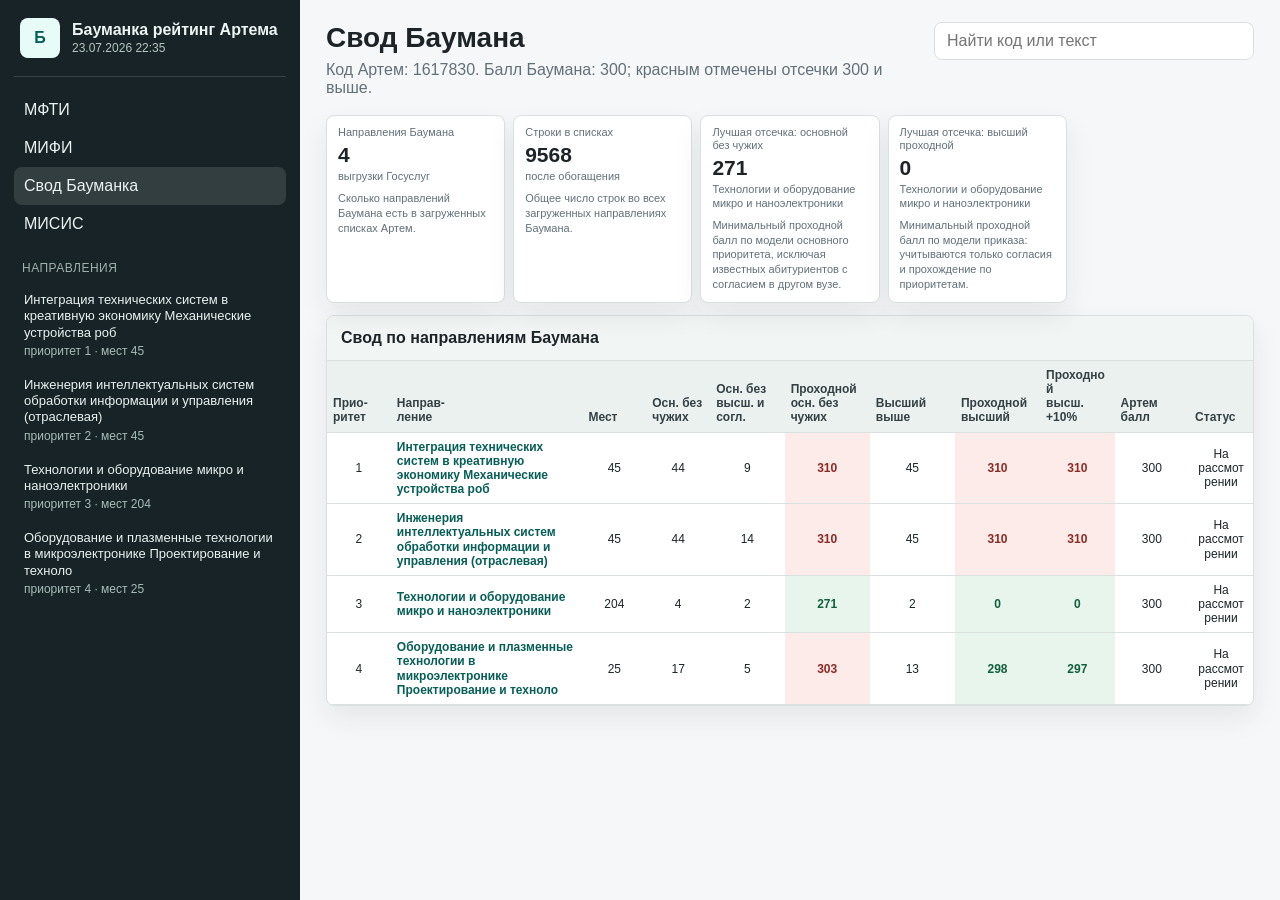
==== bauman/index.html @ 6589e5a1 "Add files via upload" ====
﻿<!doctype html>
<html lang="ru">
<head>
  <meta charset="utf-8">
  <meta name="viewport" content="width=device-width, initial-scale=1">
  <title>Бауманка рейтинг Артема</title>
  <link rel="icon" href="data:,">
  <link rel="stylesheet" href="../styles.css?v=20260723-refresh">
</head>
<body>
  <div class="app-shell">
    <aside class="sidebar">
      <div class="brand">
        <div class="brand-mark">Б</div>
        <div>
          <div class="brand-title">Бауманка рейтинг Артема</div>
          <div class="brand-subtitle" id="buildStamp">Загрузка данных</div>
        </div>
      </div>
      <a class="nav-item" href="../">МФТИ</a>
      <a class="nav-item" href="../mifi/">МИФИ</a>
      <a class="nav-item active" href="#/summary" data-route="summary">Свод Бауманка</a>
      <a class="nav-item" href="../misis/">МИСИС</a>
      <div class="nav-section">Направления</div>
      <nav id="directionNav" class="direction-nav"></nav>
    </aside>

    <main class="content">
      <header class="topbar">
        <div>
          <h1 id="pageTitle">Свод Бауманка</h1>
          <p id="pageSubtitle">Текущий расчет по обогащенным спискам Бауманки</p>
        </div>
        <div class="search-box">
          <input id="globalSearch" type="search" placeholder="Найти код или текст">
        </div>
      </header>

      <section id="summaryView" class="view"></section>
      <section id="directionView" class="view hidden"></section>
    </main>
  </div>

  <script src="./data.js?v=20260723-refresh"></script>
  <script src="../gosuslugi-app.js?v=20260723-refresh"></script>
</body>
</html>
---- styles.css ----
:root {
  --bg: #f6f7f9;
  --panel: #ffffff;
  --panel-soft: #f1f5f4;
  --line: #d9e0df;
  --text: #1d2428;
  --muted: #627079;
  --accent: #0f766e;
  --accent-strong: #075e57;
  --warn: #9a5b00;
  --good-bg: #e6f4ec;
  --good-text: #14613a;
  --bad-bg: #f7e8e8;
  --bad-text: #8b2c2c;
  --focus-bg: #fff8d6;
  --shadow: 0 12px 28px rgba(21, 36, 42, 0.08);
}

* {
  box-sizing: border-box;
}

body {
  margin: 0;
  font-family: "Segoe UI", Arial, sans-serif;
  background: var(--bg);
  color: var(--text);
}

.app-shell {
  display: grid;
  grid-template-columns: 300px minmax(0, 1fr);
  min-height: 100vh;
}

.sidebar {
  position: sticky;
  top: 0;
  height: 100vh;
  overflow: auto;
  padding: 18px 14px;
  background: #172326;
  color: #edf5f4;
}

.brand {
  display: flex;
  align-items: center;
  gap: 12px;
  padding: 0 6px 18px;
  border-bottom: 1px solid rgba(255,255,255,0.14);
  margin-bottom: 14px;
}

.brand-mark {
  width: 40px;
  height: 40px;
  display: grid;
  place-items: center;
  background: #e7fbf7;
  color: var(--accent-strong);
  font-weight: 800;
  border-radius: 8px;
}

.brand-title {
  font-weight: 700;
  font-size: 16px;
}

.brand-subtitle {
  margin-top: 2px;
  color: #b8c7c5;
  font-size: 12px;
}

.nav-section {
  margin: 18px 8px 8px;
  color: #9fb2af;
  font-size: 12px;
  text-transform: uppercase;
  letter-spacing: 0.04em;
}

.nav-item,
.direction-link {
  display: block;
  color: #eaf2f1;
  text-decoration: none;
  border-radius: 8px;
  padding: 9px 10px;
  line-height: 1.25;
}

.direction-link {
  font-size: 13px;
}

.nav-item:hover,
.direction-link:hover,
.nav-item.active,
.direction-link.active {
  background: rgba(255,255,255,0.12);
}

.direction-meta {
  display: block;
  color: #a9bcba;
  font-size: 12px;
  margin-top: 3px;
}

.content {
  min-width: 0;
  padding: 22px 26px 32px;
}

.topbar {
  display: flex;
  justify-content: space-between;
  align-items: flex-start;
  gap: 18px;
  margin-bottom: 18px;
}

h1 {
  margin: 0;
  font-size: 28px;
  letter-spacing: 0;
}

p {
  margin: 7px 0 0;
  color: var(--muted);
}

.search-box input,
.toolbar input,
.toolbar select,
.toolbar button {
  height: 38px;
  border: 1px solid var(--line);
  background: #fff;
  color: var(--text);
  border-radius: 8px;
  padding: 0 12px;
  font: inherit;
}

.toolbar button {
  cursor: pointer;
  font-weight: 700;
}

.toolbar button:hover {
  border-color: #9aa7b6;
  background: #f8fafc;
}

.search-box input {
  width: min(320px, 36vw);
}

.cards {
  display: grid;
  grid-template-columns: repeat(5, minmax(120px, 1fr));
  gap: 8px;
  margin-bottom: 12px;
}

.metric {
  background: var(--panel);
  border: 1px solid var(--line);
  border-radius: 8px;
  padding: 10px 11px;
  box-shadow: var(--shadow);
  min-width: 0;
}

.metric-label {
  color: var(--muted);
  font-size: 11px;
  line-height: 1.2;
}

.metric-value {
  margin-top: 4px;
  font-size: 21px;
  font-weight: 760;
}

.metric-note {
  margin-top: 3px;
  color: var(--muted);
  font-size: 11px;
  line-height: 1.2;
}

.metric-detail {
  margin-top: 8px;
  color: var(--muted);
  font-size: 11px;
  line-height: 1.35;
}

.panel {
  background: var(--panel);
  border: 1px solid var(--line);
  border-radius: 8px;
  box-shadow: var(--shadow);
  overflow: hidden;
}

.panel-header {
  display: flex;
  justify-content: space-between;
  align-items: center;
  gap: 12px;
  padding: 13px 14px;
  border-bottom: 1px solid var(--line);
  background: var(--panel-soft);
}

.panel-title {
  font-weight: 700;
}

.toolbar {
  display: flex;
  flex-wrap: wrap;
  gap: 8px;
  align-items: center;
}

.toolbar label {
  display: inline-flex;
  align-items: center;
  gap: 6px;
  height: 38px;
  padding: 0 10px;
  border: 1px solid var(--line);
  border-radius: 8px;
  background: #fff;
  color: var(--muted);
  font-size: 13px;
}

.row-count {
  display: inline-flex;
  align-items: center;
  height: 38px;
  padding: 0 10px;
  border: 1px solid var(--line);
  border-radius: 8px;
  background: #fff;
  color: var(--muted);
  font-size: 13px;
  font-weight: 650;
}

.table-wrap {
  overflow: auto;
  max-height: calc(100vh - 250px);
}

table {
  width: 100%;
  border-collapse: separate;
  border-spacing: 0;
  font-size: 13px;
}

th,
td {
  border-bottom: 1px solid var(--line);
  padding: 8px 9px;
  text-align: left;
  vertical-align: middle;
  white-space: nowrap;
}

th {
  position: sticky;
  top: 0;
  z-index: 2;
  background: #eaf1ef;
  color: #344044;
  font-weight: 700;
}

tbody tr:hover {
  background: #f5faf9;
}

.summary-table {
  table-layout: fixed;
  font-size: 12px;
}

.summary-table th,
.summary-table td {
  padding: 7px 6px;
  white-space: normal;
  overflow-wrap: anywhere;
  line-height: 1.18;
}

.summary-table th {
  vertical-align: bottom;
}

.summary-table th:nth-child(1),
.summary-table td:nth-child(1) {
  width: 6%;
}

.summary-table th:nth-child(2),
.summary-table td:nth-child(2) {
  width: 18%;
}

.summary-table th:nth-child(3),
.summary-table td:nth-child(3),
.summary-table th:nth-child(4),
.summary-table td:nth-child(4),
.summary-table th:nth-child(11),
.summary-table td:nth-child(11),
.summary-table th:nth-child(12),
.summary-table td:nth-child(12) {
  width: 6%;
}

.summary-table th:nth-child(5),
.summary-table td:nth-child(5),
.summary-table th:nth-child(9),
.summary-table td:nth-child(9),
.summary-table th:nth-child(10),
.summary-table td:nth-child(10) {
  width: 7%;
}

.summary-table th:nth-child(6),
.summary-table td:nth-child(6),
.summary-table th:nth-child(7),
.summary-table td:nth-child(7),
.summary-table th:nth-child(8),
.summary-table td:nth-child(8) {
  width: 8%;
}

.summary-table td:not(:nth-child(2)) {
  text-align: center;
}

.direction-table td:nth-child(2) {
  min-width: 96px;
}

.direction-table th {
  min-width: 82px;
  max-width: 136px;
  white-space: normal;
  overflow-wrap: anywhere;
  line-height: 1.15;
  vertical-align: bottom;
}

.direction-table th:first-child,
.direction-table td:first-child,
.direction-table th:nth-child(2),
.direction-table td:nth-child(2) {
  min-width: 54px;
}

.row-index {
  color: var(--muted);
  font-weight: 700;
  text-align: right;
}

.direction-table th:nth-child(3),
.direction-table td:nth-child(3) {
  min-width: 92px;
}

.anya-row {
  background: var(--focus-bg);
}

.badge {
  display: inline-flex;
  align-items: center;
  justify-content: center;
  min-width: 34px;
  height: 24px;
  padding: 0 8px;
  border-radius: 999px;
  font-size: 12px;
  font-weight: 700;
}

.badge-yes {
  background: var(--good-bg);
  color: var(--good-text);
}

.badge-no {
  background: var(--bad-bg);
  color: var(--bad-text);
}

.badge-soft {
  background: #eef2f2;
  color: #415056;
}

.score-risk {
  background: #fdebea;
  color: #8a2b24;
  font-weight: 760;
}

.score-ok {
  background: #e7f5ed;
  color: #11603a;
  font-weight: 760;
}

.route-link {
  color: var(--accent-strong);
  font-weight: 700;
  text-decoration: none;
}

.route-link:hover {
  text-decoration: underline;
}

.hidden {
  display: none;
}

.empty {
  padding: 22px;
  color: var(--muted);
}

@media (max-width: 980px) {
  .app-shell {
    grid-template-columns: 1fr;
  }

  .sidebar {
    position: relative;
    height: auto;
    max-height: 42vh;
  }

  .content {
    padding: 18px 14px 28px;
  }

  .topbar {
    display: block;
  }

  .search-box input {
    width: 100%;
    margin-top: 14px;
  }

  .cards {
    grid-template-columns: repeat(2, minmax(140px, 1fr));
  }
}
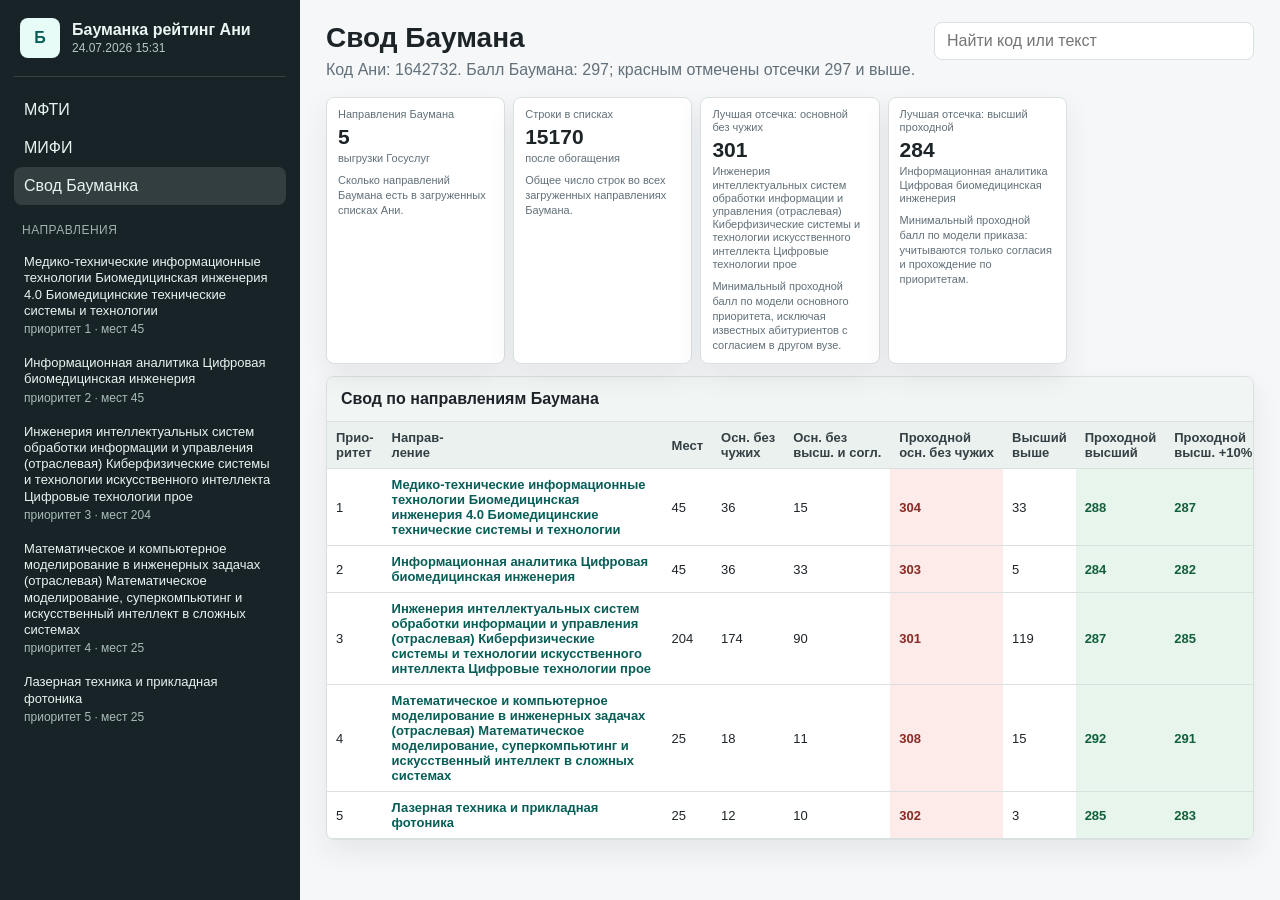
==== commit 57a60193: "Add files via upload" ====
--- a/bauman/index.html
+++ b/bauman/index.html
@@ -1,11 +1,11 @@
-﻿<!doctype html>
+<!doctype html>
 <html lang="ru">
 <head>
   <meta charset="utf-8">
   <meta name="viewport" content="width=device-width, initial-scale=1">
-  <title>Бауманка рейтинг Артема</title>
+  <title>Бауманка рейтинг Ани</title>
   <link rel="icon" href="data:,">
-  <link rel="stylesheet" href="../styles.css?v=20260723-refresh">
+  <link rel="stylesheet" href="../styles.css?v=20260724-anya-refresh">
 </head>
 <body>
   <div class="app-shell">
@@ -13,14 +13,13 @@
       <div class="brand">
         <div class="brand-mark">Б</div>
         <div>
-          <div class="brand-title">Бауманка рейтинг Артема</div>
+          <div class="brand-title">Бауманка рейтинг Ани</div>
           <div class="brand-subtitle" id="buildStamp">Загрузка данных</div>
         </div>
       </div>
       <a class="nav-item" href="../">МФТИ</a>
       <a class="nav-item" href="../mifi/">МИФИ</a>
       <a class="nav-item active" href="#/summary" data-route="summary">Свод Бауманка</a>
-      <a class="nav-item" href="../misis/">МИСИС</a>
       <div class="nav-section">Направления</div>
       <nav id="directionNav" class="direction-nav"></nav>
     </aside>
@@ -41,7 +40,7 @@
     </main>
   </div>
 
-  <script src="./data.js?v=20260723-refresh"></script>
-  <script src="../gosuslugi-app.js?v=20260723-refresh"></script>
+  <script src="./data.js?v=20260724-anya-refresh"></script>
+  <script src="../gosuslugi-app.js?v=20260724-anya-refresh"></script>
 </body>
 </html>
--- a/styles.css
+++ b/styles.css
@@ -292,64 +292,9 @@
   background: #f5faf9;
 }
 
-.summary-table {
-  table-layout: fixed;
-  font-size: 12px;
-}
-
-.summary-table th,
-.summary-table td {
-  padding: 7px 6px;
+.summary-table td:nth-child(2) {
   white-space: normal;
-  overflow-wrap: anywhere;
-  line-height: 1.18;
-}
-
-.summary-table th {
-  vertical-align: bottom;
-}
-
-.summary-table th:nth-child(1),
-.summary-table td:nth-child(1) {
-  width: 6%;
-}
-
-.summary-table th:nth-child(2),
-.summary-table td:nth-child(2) {
-  width: 18%;
-}
-
-.summary-table th:nth-child(3),
-.summary-table td:nth-child(3),
-.summary-table th:nth-child(4),
-.summary-table td:nth-child(4),
-.summary-table th:nth-child(11),
-.summary-table td:nth-child(11),
-.summary-table th:nth-child(12),
-.summary-table td:nth-child(12) {
-  width: 6%;
-}
-
-.summary-table th:nth-child(5),
-.summary-table td:nth-child(5),
-.summary-table th:nth-child(9),
-.summary-table td:nth-child(9),
-.summary-table th:nth-child(10),
-.summary-table td:nth-child(10) {
-  width: 7%;
-}
-
-.summary-table th:nth-child(6),
-.summary-table td:nth-child(6),
-.summary-table th:nth-child(7),
-.summary-table td:nth-child(7),
-.summary-table th:nth-child(8),
-.summary-table td:nth-child(8) {
-  width: 8%;
-}
-
-.summary-table td:not(:nth-child(2)) {
-  text-align: center;
+  min-width: 280px;
 }
 
 .direction-table td:nth-child(2) {
